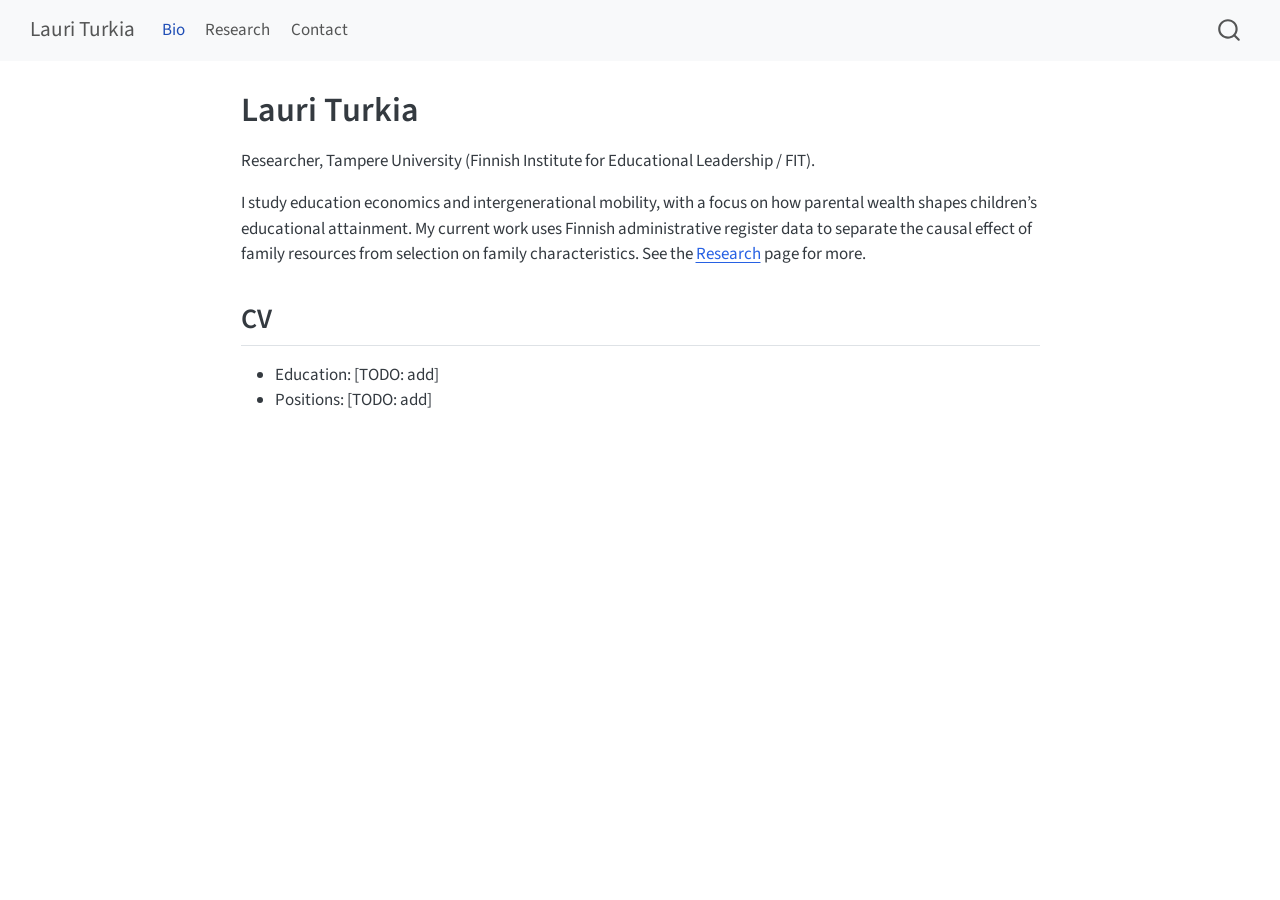
==== docs/index.html @ 12fee7b5 "Initial Quarto website scaffold: Bio, Research (WealthEdu), Contact" ====
<!DOCTYPE html>
<html xmlns="http://www.w3.org/1999/xhtml" lang="en" xml:lang="en"><head>

<meta charset="utf-8">
<meta name="generator" content="quarto-1.10.18">

<meta name="viewport" content="width=device-width, initial-scale=1.0, user-scalable=yes">


<title>Lauri Turkia</title>
<style>
/* Default styles provided by pandoc.
** See https://pandoc.org/MANUAL.html#variables-for-html for config info.
*/
span.smallcaps{font-variant: small-caps;}
div.columns{display: flex; gap: 1.5em;}
div.column{flex: auto;}
@media screen {
div.columns{gap: min(4vw, 1.5em);}
div.column{overflow-x: auto;}
}
div.hanging-indent{margin-left: 1.5em; text-indent: -1.5em;}
ul.task-list{list-style: none;}
ul.task-list li input[type="checkbox"] {
  width: 0.8em;
  margin: 0 0.8em 0.2em -1em; /* quarto-specific, see https://github.com/quarto-dev/quarto-cli/issues/4556 */ 
  vertical-align: middle;
}
</style>


<script src="site_libs/quarto-nav/quarto-nav.js"></script>
<script src="site_libs/quarto-nav/headroom.min.js"></script>
<script src="site_libs/clipboard/clipboard.min.js"></script>
<script src="site_libs/quarto-search/autocomplete.umd.js"></script>
<script src="site_libs/quarto-search/fuse.min.js"></script>
<script src="site_libs/quarto-search/quarto-search.js"></script>
<meta name="quarto:offset" content="./">
<script src="site_libs/quarto-html/quarto.js" type="module"></script>
<script src="site_libs/quarto-html/tabsets/tabsets.js" type="module"></script>
<script src="site_libs/quarto-html/popper.min.js"></script>
<script src="site_libs/quarto-html/tippy.umd.min.js"></script>
<script src="site_libs/quarto-html/anchor.min.js"></script>
<link href="site_libs/quarto-html/tippy.css" rel="stylesheet">
<link href="site_libs/quarto-html/quarto-syntax-highlighting-64a204ab8560d761af7679ceaba22944.css" rel="stylesheet" id="quarto-text-highlighting-styles">
<script src="site_libs/bootstrap/bootstrap.min.js"></script>
<link href="site_libs/bootstrap/bootstrap-icons.css" rel="stylesheet">
<link href="site_libs/bootstrap/bootstrap-445b8638c3d06994fee0907d791121c4.min.css" rel="stylesheet" append-hash="true" id="quarto-bootstrap" data-mode="light">
<script id="quarto-search-options" type="application/json">{
  "location": "navbar",
  "copy-button": false,
  "collapse-after": 3,
  "panel-placement": "end",
  "type": "overlay",
  "limit": 50,
  "keyboard-shortcut": [
    "f",
    "/",
    "s"
  ],
  "show-item-context": false,
  "language": {
    "search-no-results-text": "No results",
    "search-matching-documents-text": "matching documents",
    "search-copy-link-title": "Copy link to search",
    "search-hide-matches-text": "Hide additional matches",
    "search-more-match-text": "more match in this document",
    "search-more-matches-text": "more matches in this document",
    "search-clear-button-title": "Clear",
    "search-text-placeholder": "",
    "search-detached-cancel-button-title": "Cancel",
    "search-submit-button-title": "Submit",
    "search-label": "Search"
  }
}</script>


<link rel="stylesheet" href="styles.css">
</head>

<body class="nav-fixed fullcontent quarto-light">

<div id="quarto-search-results"></div>
  <header id="quarto-header" class="headroom fixed-top">
    <nav class="navbar navbar-expand-lg " data-bs-theme="dark">
      <div class="navbar-container container-fluid">
      <div class="navbar-brand-container mx-auto">
    <a class="navbar-brand" href="./index.html">
    <span class="navbar-title">Lauri Turkia</span>
    </a>
  </div>
            <div id="quarto-search" class="" title="Search"></div>
          <button class="navbar-toggler" type="button" data-bs-toggle="collapse" data-bs-target="#navbarCollapse" aria-controls="navbarCollapse" role="menu" aria-expanded="false" aria-label="Toggle navigation" onclick="if (window.quartoToggleHeadroom) { window.quartoToggleHeadroom(); }">
  <span class="navbar-toggler-icon"></span>
</button>
          <div class="collapse navbar-collapse" id="navbarCollapse">
            <ul class="navbar-nav navbar-nav-scroll me-auto">
  <li class="nav-item">
    <a class="nav-link active" href="./index.html" aria-current="page"> 
<span class="menu-text">Bio</span></a>
  </li>  
  <li class="nav-item">
    <a class="nav-link" href="./research.html"> 
<span class="menu-text">Research</span></a>
  </li>  
  <li class="nav-item">
    <a class="nav-link" href="./contact.html"> 
<span class="menu-text">Contact</span></a>
  </li>  
</ul>
          </div> <!-- /navcollapse -->
            <div class="quarto-navbar-tools">
</div>
      </div> <!-- /container-fluid -->
    </nav>
</header>
<!-- content -->
<div id="quarto-content" class="quarto-container page-columns page-rows-contents page-layout-article page-navbar">
<!-- sidebar -->
<!-- margin-sidebar -->
    
<!-- main -->
<main class="content" id="quarto-document-content">

<header id="title-block-header" class="quarto-title-block default">
<div class="quarto-title">
<h1 class="title">Lauri Turkia</h1>
</div>



<div class="quarto-title-meta">

    
  
    
  </div>
  


</header>


<!-- TODO: replace with real headshot -->
<p>Researcher, Tampere University (Finnish Institute for Educational Leadership / FIT).</p>
<!-- DRAFT: edit me -->
<p>I study education economics and intergenerational mobility, with a focus on how parental wealth shapes children’s educational attainment. My current work uses Finnish administrative register data to separate the causal effect of family resources from selection on family characteristics. See the <a href="./research.html">Research</a> page for more.</p>
<section id="cv" class="level2">
<h2 class="anchored" data-anchor-id="cv">CV</h2>
<ul>
<li>Education: [TODO: add]</li>
<li>Positions: [TODO: add]</li>
</ul>


</section>

</main> <!-- /main -->
<script id="quarto-html-after-body" type="application/javascript">
  window.document.addEventListener("DOMContentLoaded", function (event) {
    const icon = "";
    const anchorJS = new window.AnchorJS();
    anchorJS.options = {
      placement: 'right',
      icon: icon
    };
    anchorJS.add('.anchored');
    const isCodeAnnotation = (el) => {
      for (const clz of el.classList) {
        if (clz.startsWith('code-annotation-')) {                     
          return true;
        }
      }
      return false;
    }
    const onCopySuccess = function(e) {
      // button target
      const button = e.trigger;
      // don't keep focus
      button.blur();
      // flash "checked"
      button.classList.add('code-copy-button-checked');
      var currentTitle = button.getAttribute("title");
      button.setAttribute("title", "Copied!");
      let tooltip;
      if (window.bootstrap) {
        button.setAttribute("data-bs-toggle", "tooltip");
        button.setAttribute("data-bs-placement", "left");
        button.setAttribute("data-bs-title", "Copied!");
        tooltip = new bootstrap.Tooltip(button, 
          { trigger: "manual", 
            customClass: "code-copy-button-tooltip",
            offset: [0, -8]});
        tooltip.show();    
      }
      setTimeout(function() {
        if (tooltip) {
          tooltip.hide();
          button.removeAttribute("data-bs-title");
          button.removeAttribute("data-bs-toggle");
          button.removeAttribute("data-bs-placement");
        }
        button.setAttribute("title", currentTitle);
        button.classList.remove('code-copy-button-checked');
      }, 1000);
      // clear code selection
      e.clearSelection();
    }
    const getTextToCopy = function(trigger) {
      const outerScaffold = trigger.parentElement.cloneNode(true);
      const codeEl = outerScaffold.querySelector('code');
      for (const childEl of codeEl.children) {
        if (isCodeAnnotation(childEl)) {
          childEl.remove();
        }
      }
      return codeEl.innerText;
    }
    const clipboard = new window.ClipboardJS('.code-copy-button:not([data-in-quarto-modal])', {
      text: getTextToCopy
    });
    clipboard.on('success', onCopySuccess);
    if (window.document.getElementById('quarto-embedded-source-code-modal')) {
      const clipboardModal = new window.ClipboardJS('.code-copy-button[data-in-quarto-modal]', {
        text: getTextToCopy,
        container: window.document.getElementById('quarto-embedded-source-code-modal')
      });
      clipboardModal.on('success', onCopySuccess);
    }
      var localhostRegex = new RegExp(/^(?:http|https):\/\/localhost\:?[0-9]*\//);
      var mailtoRegex = new RegExp(/^mailto:/);
        var filterRegex = new RegExp('/' + window.location.host + '/');
      var isInternal = (href) => {
          return filterRegex.test(href) || localhostRegex.test(href) || mailtoRegex.test(href);
      }
      // Inspect non-navigation links and adorn them if external
     var links = window.document.querySelectorAll('a[href]:not(.nav-link):not(.navbar-brand):not(.toc-action):not(.sidebar-link):not(.sidebar-item-toggle):not(.pagination-link):not(.no-external):not([aria-hidden]):not(.dropdown-item):not(.quarto-navigation-tool):not(.about-link)');
      for (var i=0; i<links.length; i++) {
        const link = links[i];
        if (!isInternal(link.href)) {
          // undo the damage that might have been done by quarto-nav.js in the case of
          // links that we want to consider external
          if (link.dataset.originalHref !== undefined) {
            link.href = link.dataset.originalHref;
          }
        }
      }
    function tippyHover(el, contentFn, onTriggerFn, onUntriggerFn) {
      const config = {
        allowHTML: true,
        maxWidth: 500,
        delay: 100,
        arrow: false,
        appendTo: function(el) {
            return el.parentElement;
        },
        interactive: true,
        interactiveBorder: 10,
        theme: 'quarto',
        placement: 'bottom-start',
      };
      if (contentFn) {
        config.content = contentFn;
      }
      if (onTriggerFn) {
        config.onTrigger = onTriggerFn;
      }
      if (onUntriggerFn) {
        config.onUntrigger = onUntriggerFn;
      }
      window.tippy(el, config); 
    }
    const noterefs = window.document.querySelectorAll('a[role="doc-noteref"]');
    for (var i=0; i<noterefs.length; i++) {
      const ref = noterefs[i];
      tippyHover(ref, function() {
        // use id or data attribute instead here
        let href = ref.getAttribute('data-footnote-href') || ref.getAttribute('href');
        try { href = new URL(href).hash; } catch {}
        const id = href.replace(/^#\/?/, "");
        const note = window.document.getElementById(id);
        if (note) {
          return note.innerHTML;
        } else {
          return "";
        }
      });
    }
    const xrefs = window.document.querySelectorAll('a.quarto-xref');
    const processXRef = (id, note) => {
      // Strip column container classes
      const stripColumnClz = (el) => {
        el.classList.remove("page-full", "page-columns");
        if (el.children) {
          for (const child of el.children) {
            stripColumnClz(child);
          }
        }
      }
      stripColumnClz(note)
      if (id === null || id.startsWith('sec-')) {
        // Special case sections, only their first couple elements
        const container = document.createElement("div");
        if (note.children && note.children.length > 2) {
          container.appendChild(note.children[0].cloneNode(true));
          for (let i = 1; i < note.children.length; i++) {
            const child = note.children[i];
            if (child.tagName === "P" && child.innerText === "") {
              continue;
            } else {
              container.appendChild(child.cloneNode(true));
              break;
            }
          }
          if (window.Quarto?.typesetMath) {
            window.Quarto.typesetMath(container);
          }
          return container.innerHTML
        } else {
          if (window.Quarto?.typesetMath) {
            window.Quarto.typesetMath(note);
          }
          return note.innerHTML;
        }
      } else {
        // Remove any anchor links if they are present
        const anchorLink = note.querySelector('a.anchorjs-link');
        if (anchorLink) {
          anchorLink.remove();
        }
        if (window.Quarto?.typesetMath) {
          window.Quarto.typesetMath(note);
        }
        if (note.classList.contains("callout")) {
          return note.outerHTML;
        } else {
          return note.innerHTML;
        }
      }
    }
    for (var i=0; i<xrefs.length; i++) {
      const xref = xrefs[i];
      tippyHover(xref, undefined, function(instance) {
        instance.disable();
        let url = xref.getAttribute('href');
        let hash = undefined; 
        if (url.startsWith('#')) {
          hash = url;
        } else {
          try { hash = new URL(url).hash; } catch {}
        }
        if (hash) {
          const id = hash.replace(/^#\/?/, "");
          const note = window.document.getElementById(id);
          if (note !== null) {
            try {
              const html = processXRef(id, note.cloneNode(true));
              instance.setContent(html);
            } finally {
              instance.enable();
              instance.show();
            }
          } else {
            // See if we can fetch this
            fetch(url.split('#')[0])
            .then(res => res.text())
            .then(html => {
              const parser = new DOMParser();
              const htmlDoc = parser.parseFromString(html, "text/html");
              const note = htmlDoc.getElementById(id);
              if (note !== null) {
                const html = processXRef(id, note);
                instance.setContent(html);
              } 
            }).finally(() => {
              instance.enable();
              instance.show();
            });
          }
        } else {
          // See if we can fetch a full url (with no hash to target)
          // This is a special case and we should probably do some content thinning / targeting
          fetch(url)
          .then(res => res.text())
          .then(html => {
            const parser = new DOMParser();
            const htmlDoc = parser.parseFromString(html, "text/html");
            const note = htmlDoc.querySelector('main.content');
            if (note !== null) {
              // This should only happen for chapter cross references
              // (since there is no id in the URL)
              // remove the first header
              if (note.children.length > 0 && note.children[0].tagName === "HEADER") {
                note.children[0].remove();
              }
              const html = processXRef(null, note);
              instance.setContent(html);
            } 
          }).finally(() => {
            instance.enable();
            instance.show();
          });
        }
      }, function(instance) {
      });
    }
        let selectedAnnoteEl;
        const selectorForAnnotation = ( cell, annotation) => {
          let cellAttr = 'data-code-cell="' + cell + '"';
          let lineAttr = 'data-code-annotation="' +  annotation + '"';
          const selector = 'span[' + cellAttr + '][' + lineAttr + ']';
          return selector;
        }
        const selectCodeLines = (annoteEl) => {
          const doc = window.document;
          const targetCell = annoteEl.getAttribute("data-target-cell");
          const targetAnnotation = annoteEl.getAttribute("data-target-annotation");
          const annoteSpan = window.document.querySelector(selectorForAnnotation(targetCell, targetAnnotation));
          const lines = annoteSpan.getAttribute("data-code-lines").split(",");
          const lineIds = lines.map((line) => {
            return targetCell + "-" + line;
          })
          let top = null;
          let height = null;
          let parent = null;
          if (lineIds.length > 0) {
              //compute the position of the single el (top and bottom and make a div)
              const el = window.document.getElementById(lineIds[0]);
              top = el.offsetTop;
              height = el.offsetHeight;
              parent = el.parentElement.parentElement;
            if (lineIds.length > 1) {
              const lastEl = window.document.getElementById(lineIds[lineIds.length - 1]);
              const bottom = lastEl.offsetTop + lastEl.offsetHeight;
              height = bottom - top;
            }
            if (top !== null && height !== null && parent !== null) {
              // cook up a div (if necessary) and position it 
              let div = window.document.getElementById("code-annotation-line-highlight");
              if (div === null) {
                div = window.document.createElement("div");
                div.setAttribute("id", "code-annotation-line-highlight");
                div.style.position = 'absolute';
                parent.appendChild(div);
              }
              div.style.top = top - 2 + "px";
              div.style.height = height + 4 + "px";
              div.style.left = 0;
              let gutterDiv = window.document.getElementById("code-annotation-line-highlight-gutter");
              if (gutterDiv === null) {
                gutterDiv = window.document.createElement("div");
                gutterDiv.setAttribute("id", "code-annotation-line-highlight-gutter");
                gutterDiv.style.position = 'absolute';
                const codeCell = window.document.getElementById(targetCell);
                const gutter = codeCell.querySelector('.code-annotation-gutter');
                gutter.appendChild(gutterDiv);
              }
              gutterDiv.style.top = top - 2 + "px";
              gutterDiv.style.height = height + 4 + "px";
            }
            selectedAnnoteEl = annoteEl;
          }
        };
        const unselectCodeLines = () => {
          const elementsIds = ["code-annotation-line-highlight", "code-annotation-line-highlight-gutter"];
          elementsIds.forEach((elId) => {
            const div = window.document.getElementById(elId);
            if (div) {
              div.remove();
            }
          });
          selectedAnnoteEl = undefined;
        };
          // Handle positioning of the toggle
      window.addEventListener(
        "resize",
        throttle(() => {
          elRect = undefined;
          if (selectedAnnoteEl) {
            selectCodeLines(selectedAnnoteEl);
          }
        }, 10)
      );
      function throttle(fn, ms) {
      let throttle = false;
      let timer;
        return (...args) => {
          if(!throttle) { // first call gets through
              fn.apply(this, args);
              throttle = true;
          } else { // all the others get throttled
              if(timer) clearTimeout(timer); // cancel #2
              timer = setTimeout(() => {
                fn.apply(this, args);
                timer = throttle = false;
              }, ms);
          }
        };
      }
        // Attach click handler to the DT
        const annoteDls = window.document.querySelectorAll('dt[data-target-cell]');
        for (const annoteDlNode of annoteDls) {
          annoteDlNode.addEventListener('click', (event) => {
            const clickedEl = event.target;
            if (clickedEl !== selectedAnnoteEl) {
              unselectCodeLines();
              const activeEl = window.document.querySelector('dt[data-target-cell].code-annotation-active');
              if (activeEl) {
                activeEl.classList.remove('code-annotation-active');
              }
              selectCodeLines(clickedEl);
              clickedEl.classList.add('code-annotation-active');
            } else {
              // Unselect the line
              unselectCodeLines();
              clickedEl.classList.remove('code-annotation-active');
            }
          });
        }
    const findCites = (el) => {
      const parentEl = el.parentElement;
      if (parentEl) {
        const cites = parentEl.dataset.cites;
        if (cites) {
          return {
            el,
            cites: cites.split(' ')
          };
        } else {
          return findCites(el.parentElement)
        }
      } else {
        return undefined;
      }
    };
    var bibliorefs = window.document.querySelectorAll('a[role="doc-biblioref"]');
    for (var i=0; i<bibliorefs.length; i++) {
      const ref = bibliorefs[i];
      const citeInfo = findCites(ref);
      if (citeInfo) {
        tippyHover(citeInfo.el, function() {
          var popup = window.document.createElement('div');
          citeInfo.cites.forEach(function(cite) {
            var citeDiv = window.document.createElement('div');
            citeDiv.classList.add('hanging-indent');
            citeDiv.classList.add('csl-entry');
            var biblioDiv = window.document.getElementById('ref-' + cite);
            if (biblioDiv) {
              citeDiv.innerHTML = biblioDiv.innerHTML;
            }
            popup.appendChild(citeDiv);
          });
          return popup.innerHTML;
        });
      }
    }
  });
  </script>
</div> <!-- /content -->




</body></html>
---- docs/site_libs/quarto-html/tippy.css ----
.tippy-box[data-animation=fade][data-state=hidden]{opacity:0}[data-tippy-root]{max-width:calc(100vw - 10px)}.tippy-box{position:relative;background-color:#333;color:#fff;border-radius:4px;font-size:14px;line-height:1.4;white-space:normal;outline:0;transition-property:transform,visibility,opacity}.tippy-box[data-placement^=top]>.tippy-arrow{bottom:0}.tippy-box[data-placement^=top]>.tippy-arrow:before{bottom:-7px;left:0;border-width:8px 8px 0;border-top-color:initial;transform-origin:center top}.tippy-box[data-placement^=bottom]>.tippy-arrow{top:0}.tippy-box[data-placement^=bottom]>.tippy-arrow:before{top:-7px;left:0;border-width:0 8px 8px;border-bottom-color:initial;transform-origin:center bottom}.tippy-box[data-placement^=left]>.tippy-arrow{right:0}.tippy-box[data-placement^=left]>.tippy-arrow:before{border-width:8px 0 8px 8px;border-left-color:initial;right:-7px;transform-origin:center left}.tippy-box[data-placement^=right]>.tippy-arrow{left:0}.tippy-box[data-placement^=right]>.tippy-arrow:before{left:-7px;border-width:8px 8px 8px 0;border-right-color:initial;transform-origin:center right}.tippy-box[data-inertia][data-state=visible]{transition-timing-function:cubic-bezier(.54,1.5,.38,1.11)}.tippy-arrow{width:16px;height:16px;color:#333}.tippy-arrow:before{content:"";position:absolute;border-color:transparent;border-style:solid}.tippy-content{position:relative;padding:5px 9px;z-index:1}
---- docs/site_libs/quarto-html/quarto-syntax-highlighting-64a204ab8560d761af7679ceaba22944.css ----
/* quarto syntax highlight colors */
:root {
  --quarto-hl-ot-color: #003B4F;
  --quarto-hl-at-color: #657422;
  --quarto-hl-ss-color: #20794D;
  --quarto-hl-an-color: #5E5E5E;
  --quarto-hl-fu-color: #4758AB;
  --quarto-hl-st-color: #20794D;
  --quarto-hl-cf-color: #003B4F;
  --quarto-hl-op-color: #5E5E5E;
  --quarto-hl-er-color: #AD0000;
  --quarto-hl-bn-color: #AD0000;
  --quarto-hl-al-color: #AD0000;
  --quarto-hl-va-color: #111111;
  --quarto-hl-bu-color: inherit;
  --quarto-hl-ex-color: inherit;
  --quarto-hl-pp-color: #AD0000;
  --quarto-hl-in-color: #5E5E5E;
  --quarto-hl-vs-color: #20794D;
  --quarto-hl-wa-color: #5E5E5E;
  --quarto-hl-do-color: #5E5E5E;
  --quarto-hl-im-color: #00769E;
  --quarto-hl-ch-color: #20794D;
  --quarto-hl-dt-color: #AD0000;
  --quarto-hl-fl-color: #AD0000;
  --quarto-hl-co-color: #5E5E5E;
  --quarto-hl-cv-color: #5E5E5E;
  --quarto-hl-cn-color: #8f5902;
  --quarto-hl-sc-color: #5E5E5E;
  --quarto-hl-dv-color: #AD0000;
  --quarto-hl-kw-color: #003B4F;
}

/* other quarto variables */
:root {
  --quarto-font-monospace: SFMono-Regular, Menlo, Monaco, Consolas, "Liberation Mono", "Courier New", monospace;
}

/* syntax highlight based on Pandoc's rules */
pre > code.sourceCode > span {
  color: #003B4F;
}

code.sourceCode > span {
  color: #003B4F;
}

div.sourceCode,
div.sourceCode pre.sourceCode {
  color: #003B4F;
}

/* Normal */
code span {
  color: #003B4F;
}

/* Alert */
code span.al {
  color: #AD0000;
  font-style: inherit;
}

/* Annotation */
code span.an {
  color: #5E5E5E;
  font-style: inherit;
}

/* Attribute */
code span.at {
  color: #657422;
  font-style: inherit;
}

/* BaseN */
code span.bn {
  color: #AD0000;
  font-style: inherit;
}

/* BuiltIn */
code span.bu {
  font-style: inherit;
}

/* ControlFlow */
code span.cf {
  color: #003B4F;
  font-weight: bold;
  font-style: inherit;
}

/* Char */
code span.ch {
  color: #20794D;
  font-style: inherit;
}

/* Constant */
code span.cn {
  color: #8f5902;
  font-style: inherit;
}

/* Comment */
code span.co {
  color: #5E5E5E;
  font-style: inherit;
}

/* CommentVar */
code span.cv {
  color: #5E5E5E;
  font-style: italic;
}

/* Documentation */
code span.do {
  color: #5E5E5E;
  font-style: italic;
}

/* DataType */
code span.dt {
  color: #AD0000;
  font-style: inherit;
}

/* DecVal */
code span.dv {
  color: #AD0000;
  font-style: inherit;
}

/* Error */
code span.er {
  color: #AD0000;
  font-style: inherit;
}

/* Extension */
code span.ex {
  font-style: inherit;
}

/* Float */
code span.fl {
  color: #AD0000;
  font-style: inherit;
}

/* Function */
code span.fu {
  color: #4758AB;
  font-style: inherit;
}

/* Import */
code span.im {
  color: #00769E;
  font-style: inherit;
}

/* Information */
code span.in {
  color: #5E5E5E;
  font-style: inherit;
}

/* Keyword */
code span.kw {
  color: #003B4F;
  font-weight: bold;
  font-style: inherit;
}

/* Operator */
code span.op {
  color: #5E5E5E;
  font-style: inherit;
}

/* Other */
code span.ot {
  color: #003B4F;
  font-style: inherit;
}

/* Preprocessor */
code span.pp {
  color: #AD0000;
  font-style: inherit;
}

/* SpecialChar */
code span.sc {
  color: #5E5E5E;
  font-style: inherit;
}

/* SpecialString */
code span.ss {
  color: #20794D;
  font-style: inherit;
}

/* String */
code span.st {
  color: #20794D;
  font-style: inherit;
}

/* Variable */
code span.va {
  color: #111111;
  font-style: inherit;
}

/* VerbatimString */
code span.vs {
  color: #20794D;
  font-style: inherit;
}

/* Warning */
code span.wa {
  color: #5E5E5E;
  font-style: italic;
}

.prevent-inlining {
  content: "</";
}

/*# sourceMappingURL=9d8d5bb603a83b8298b89080a598c93b.css.map */
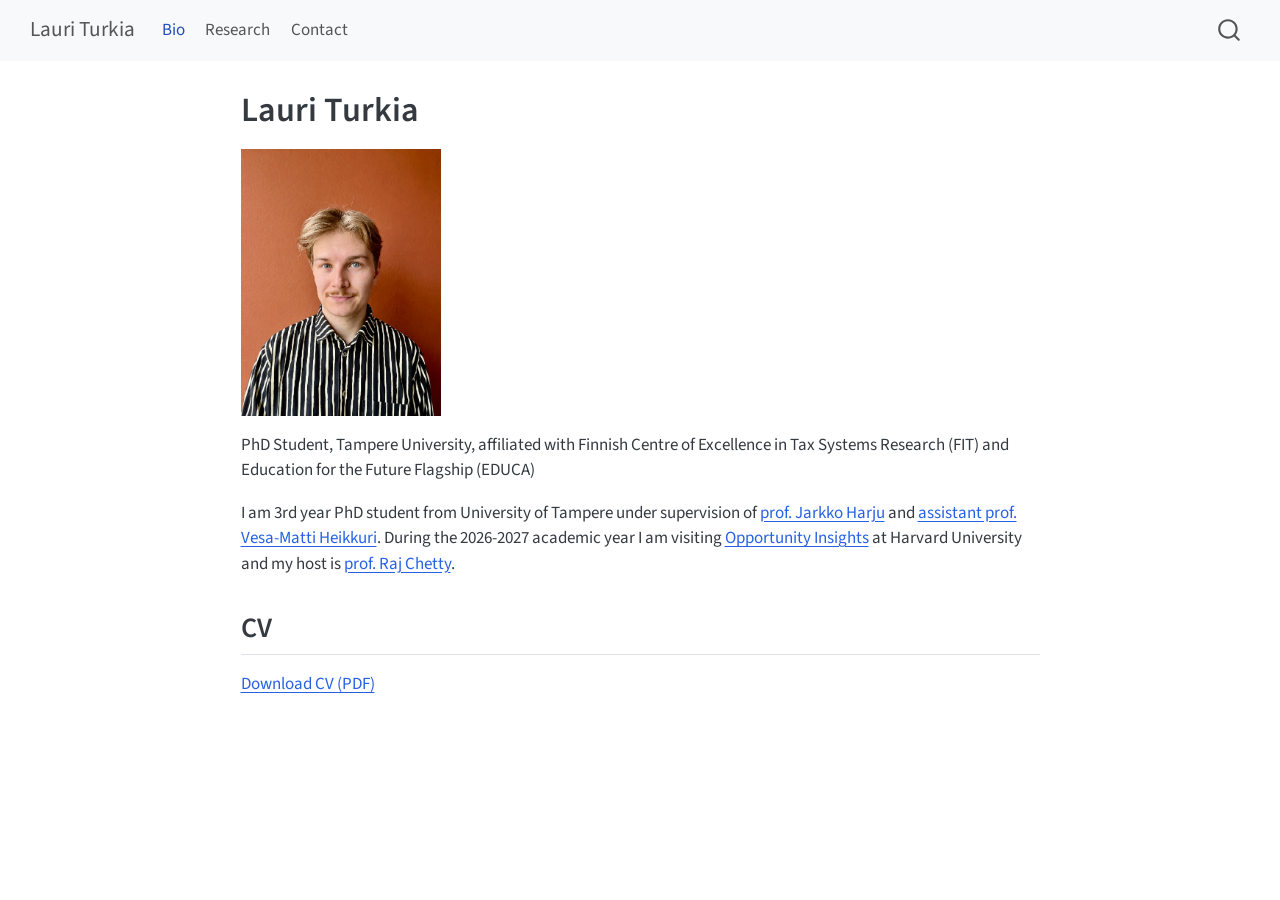
==== commit 309f6156: "Fill in bio, research, and contact content; add CV via cv submodule" ====
--- a/docs/index.html
+++ b/docs/index.html
@@ -141,16 +141,12 @@
 </header>
 
 
-<!-- TODO: replace with real headshot -->
-<p>Researcher, Tampere University (Finnish Institute for Educational Leadership / FIT).</p>
-<!-- DRAFT: edit me -->
-<p>I study education economics and intergenerational mobility, with a focus on how parental wealth shapes children’s educational attainment. My current work uses Finnish administrative register data to separate the causal effect of family resources from selection on family characteristics. See the <a href="./research.html">Research</a> page for more.</p>
+<p><img src="LauriTurkia.jpg" class="img-fluid" width="200"></p>
+<p>PhD Student, Tampere University, affiliated with Finnish Centre of Excellence in Tax Systems Research (FIT) and Education for the Future Flagship (EDUCA)</p>
+<p>I am 3rd year PhD student from University of Tampere under supervision of <a href="https://sites.google.com/view/jarkkoharju/home">prof. Jarkko Harju</a> and <a href="https://www.tuni.fi/en/people/vesa-matti-heikkuri">assistant prof. Vesa-Matti Heikkuri</a>. During the 2026-2027 academic year I am visiting <a href="https://opportunityinsights.org/">Opportunity Insights</a> at Harvard University and my host is <a href="https://rajchetty.com/">prof. Raj Chetty</a>.</p>
 <section id="cv" class="level2">
 <h2 class="anchored" data-anchor-id="cv">CV</h2>
-<ul>
-<li>Education: [TODO: add]</li>
-<li>Positions: [TODO: add]</li>
-</ul>
+<p><a href="cv.pdf">Download CV (PDF)</a></p>
 
 
 </section>
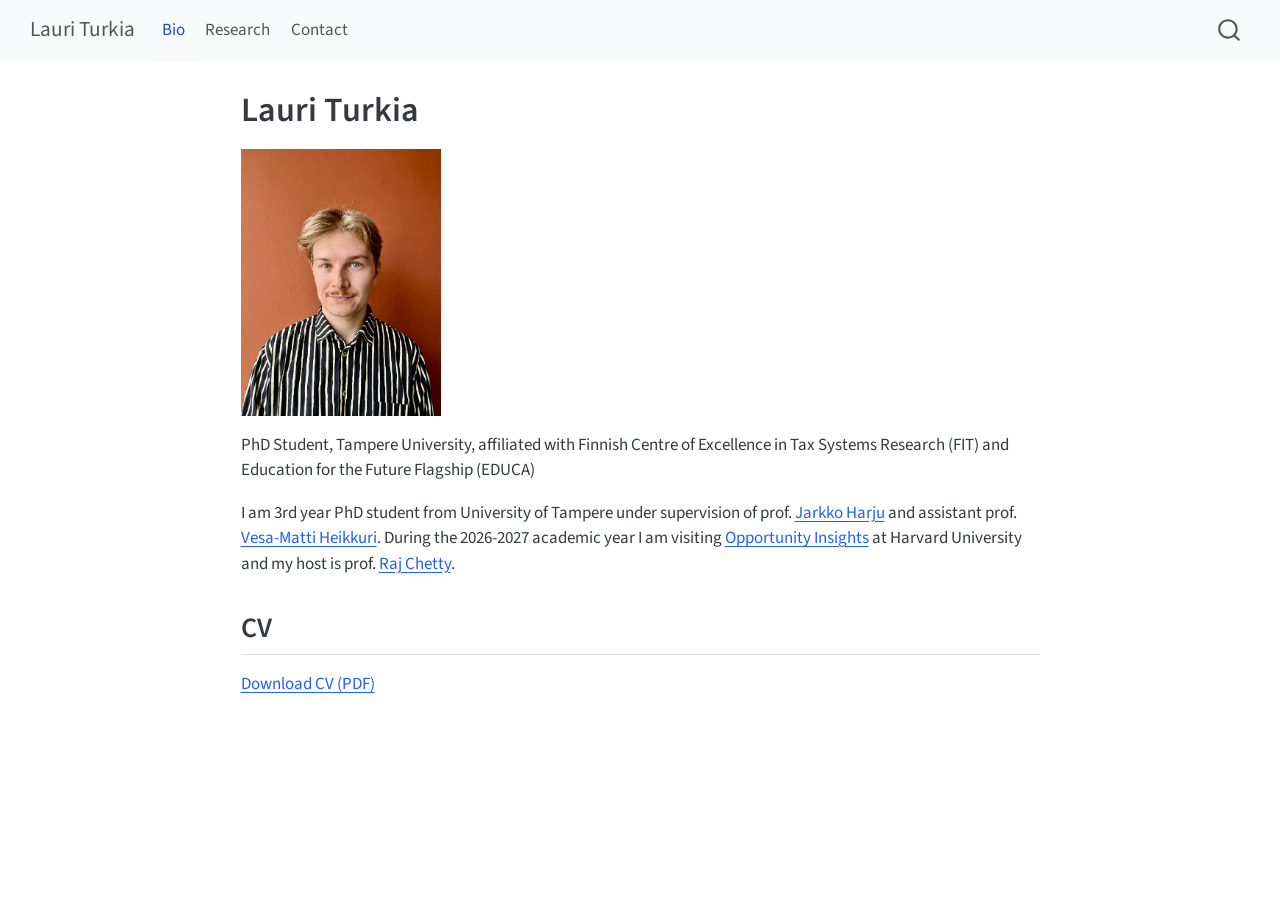
==== commit a3a67565: "Fix Heikkuri link to personal site, trim link scope to names only, simplify Contact page" ====
--- a/docs/index.html
+++ b/docs/index.html
@@ -143,7 +143,7 @@
 
 <p><img src="LauriTurkia.jpg" class="img-fluid" width="200"></p>
 <p>PhD Student, Tampere University, affiliated with Finnish Centre of Excellence in Tax Systems Research (FIT) and Education for the Future Flagship (EDUCA)</p>
-<p>I am 3rd year PhD student from University of Tampere under supervision of <a href="https://sites.google.com/view/jarkkoharju/home">prof. Jarkko Harju</a> and <a href="https://www.tuni.fi/en/people/vesa-matti-heikkuri">assistant prof. Vesa-Matti Heikkuri</a>. During the 2026-2027 academic year I am visiting <a href="https://opportunityinsights.org/">Opportunity Insights</a> at Harvard University and my host is <a href="https://rajchetty.com/">prof. Raj Chetty</a>.</p>
+<p>I am 3rd year PhD student from University of Tampere under supervision of prof. <a href="https://sites.google.com/view/jarkkoharju/home">Jarkko Harju</a> and assistant prof. <a href="https://www.vesamattiheikkuri.com">Vesa-Matti Heikkuri</a>. During the 2026-2027 academic year I am visiting <a href="https://opportunityinsights.org/">Opportunity Insights</a> at Harvard University and my host is prof. <a href="https://rajchetty.com/">Raj Chetty</a>.</p>
 <section id="cv" class="level2">
 <h2 class="anchored" data-anchor-id="cv">CV</h2>
 <p><a href="cv.pdf">Download CV (PDF)</a></p>
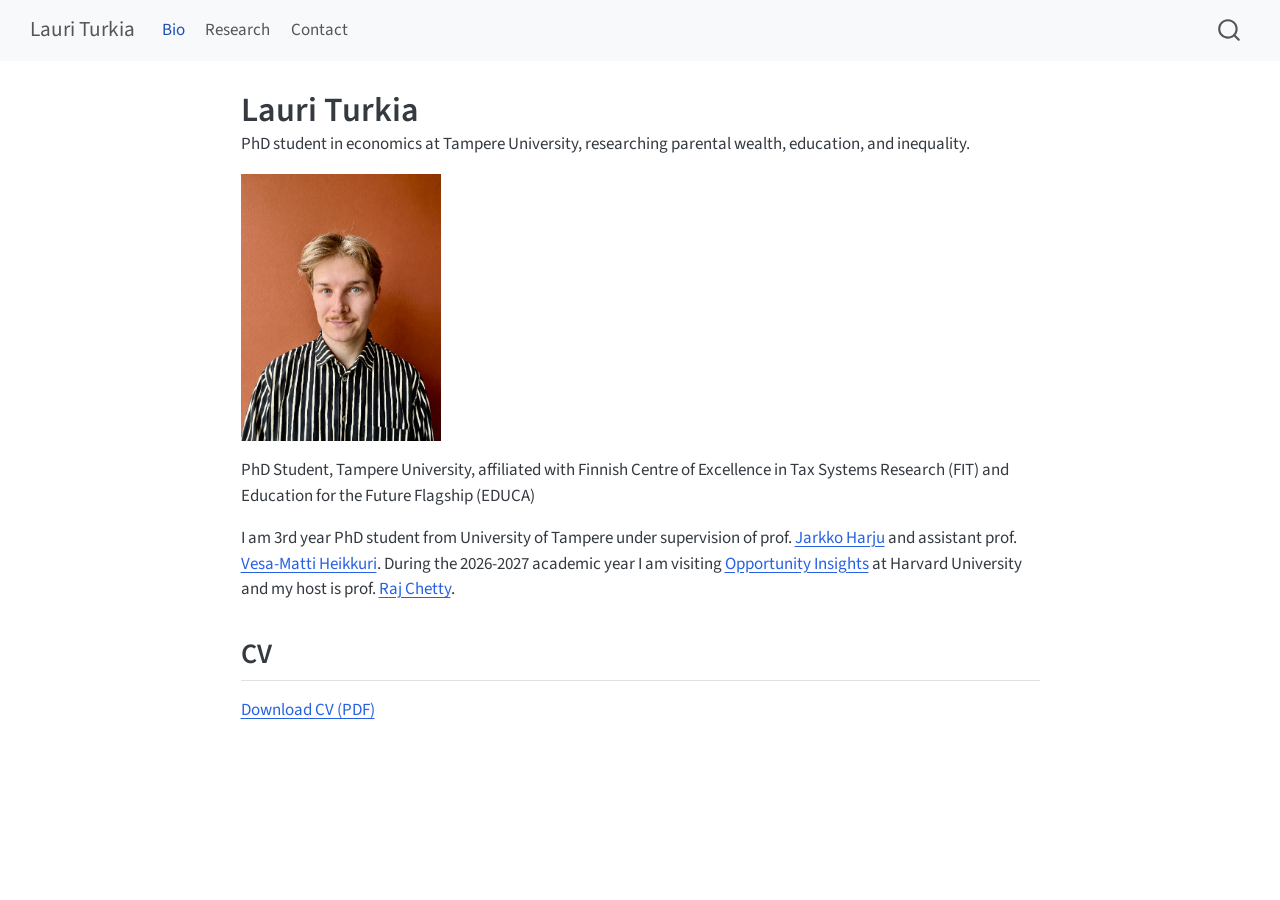
==== commit 464d7113: "Add .nojekyll to fix Pages build, add SEO metadata (descriptions, OG/Twitter cards, sitemap, robots." ====
--- a/docs/index.html
+++ b/docs/index.html
@@ -6,6 +6,7 @@
 
 <meta name="viewport" content="width=device-width, initial-scale=1.0, user-scalable=yes">
 
+<meta name="description" content="PhD student in economics at Tampere University, researching parental wealth, education, and inequality.">
 
 <title>Lauri Turkia</title>
 <style>
@@ -76,6 +77,14 @@
 
 
 <link rel="stylesheet" href="styles.css">
+<meta property="og:title" content="Lauri Turkia">
+<meta property="og:description" content="PhD student in economics at Tampere University, researching parental wealth, education, and inequality.">
+<meta property="og:image" content="https://lateziii.github.io/LauriTurkia.jpg">
+<meta property="og:site_name" content="Lauri Turkia">
+<meta name="twitter:title" content="Lauri Turkia">
+<meta name="twitter:description" content="PhD student in economics at Tampere University, researching parental wealth, education, and inequality.">
+<meta name="twitter:image" content="https://lateziii.github.io/LauriTurkia.jpg">
+<meta name="twitter:card" content="summary_large_image">
 </head>
 
 <body class="nav-fixed fullcontent quarto-light">
@@ -127,6 +136,11 @@
 <h1 class="title">Lauri Turkia</h1>
 </div>
 
+<div>
+  <div class="description">
+    PhD student in economics at Tampere University, researching parental wealth, education, and inequality.
+  </div>
+</div>
 
 
 <div class="quarto-title-meta">
@@ -225,7 +239,7 @@
     }
       var localhostRegex = new RegExp(/^(?:http|https):\/\/localhost\:?[0-9]*\//);
       var mailtoRegex = new RegExp(/^mailto:/);
-        var filterRegex = new RegExp('/' + window.location.host + '/');
+        var filterRegex = new RegExp("https:\/\/lateziii\.github\.io");
       var isInternal = (href) => {
           return filterRegex.test(href) || localhostRegex.test(href) || mailtoRegex.test(href);
       }
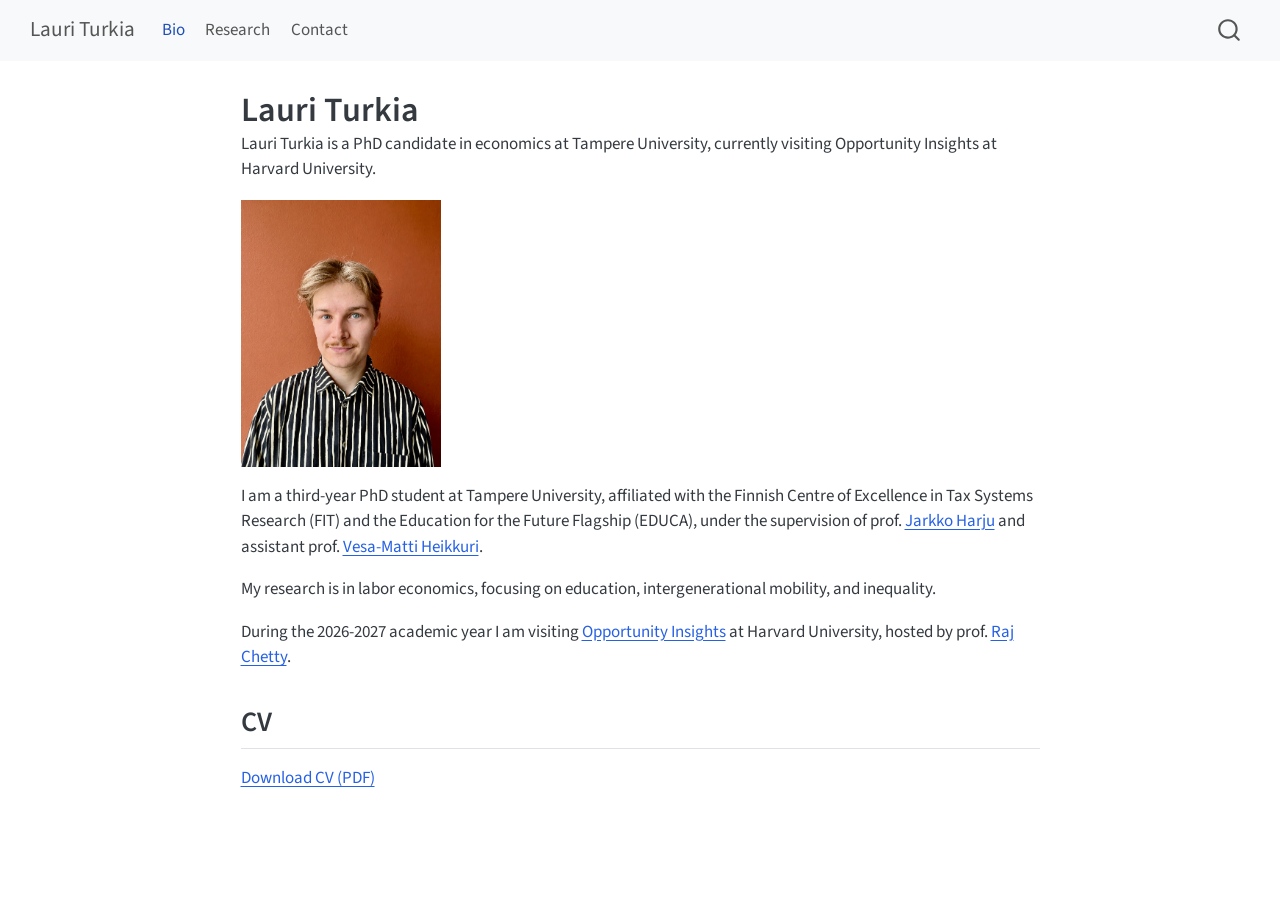
==== commit 3ed6e45b: "Rewrite bio to remove repetition, add research focus line Co-Authored-By: Claude Sonnet 5 <noreply@a" ====
--- a/docs/index.html
+++ b/docs/index.html
@@ -6,7 +6,7 @@
 
 <meta name="viewport" content="width=device-width, initial-scale=1.0, user-scalable=yes">
 
-<meta name="description" content="PhD student in economics at Tampere University, researching parental wealth, education, and inequality.">
+<meta name="description" content="Lauri Turkia is a PhD candidate in economics at Tampere University, currently visiting Opportunity Insights at Harvard University.">
 
 <title>Lauri Turkia</title>
 <style>
@@ -37,6 +37,7 @@
 <script src="site_libs/quarto-search/fuse.min.js"></script>
 <script src="site_libs/quarto-search/quarto-search.js"></script>
 <meta name="quarto:offset" content="./">
+<link href="./favicon.svg" rel="icon" type="image/svg+xml">
 <script src="site_libs/quarto-html/quarto.js" type="module"></script>
 <script src="site_libs/quarto-html/tabsets/tabsets.js" type="module"></script>
 <script src="site_libs/quarto-html/popper.min.js"></script>
@@ -74,15 +75,16 @@
     "search-label": "Search"
   }
 }</script>
+<meta name="google-site-verification" content="ysDZIbPAjcuMIxmdRklNIDM61VozTnlJfnB-rKzfzew">
 
 
 <link rel="stylesheet" href="styles.css">
 <meta property="og:title" content="Lauri Turkia">
-<meta property="og:description" content="PhD student in economics at Tampere University, researching parental wealth, education, and inequality.">
+<meta property="og:description" content="Lauri Turkia is a PhD candidate in economics at Tampere University, currently visiting Opportunity Insights at Harvard University.">
 <meta property="og:image" content="https://lateziii.github.io/LauriTurkia.jpg">
 <meta property="og:site_name" content="Lauri Turkia">
 <meta name="twitter:title" content="Lauri Turkia">
-<meta name="twitter:description" content="PhD student in economics at Tampere University, researching parental wealth, education, and inequality.">
+<meta name="twitter:description" content="Lauri Turkia is a PhD candidate in economics at Tampere University, currently visiting Opportunity Insights at Harvard University.">
 <meta name="twitter:image" content="https://lateziii.github.io/LauriTurkia.jpg">
 <meta name="twitter:card" content="summary_large_image">
 </head>
@@ -138,7 +140,7 @@
 
 <div>
   <div class="description">
-    PhD student in economics at Tampere University, researching parental wealth, education, and inequality.
+    Lauri Turkia is a PhD candidate in economics at Tampere University, currently visiting Opportunity Insights at Harvard University.
   </div>
 </div>
 
@@ -156,8 +158,9 @@
 
 
 <p><img src="LauriTurkia.jpg" class="img-fluid" width="200"></p>
-<p>PhD Student, Tampere University, affiliated with Finnish Centre of Excellence in Tax Systems Research (FIT) and Education for the Future Flagship (EDUCA)</p>
-<p>I am 3rd year PhD student from University of Tampere under supervision of prof. <a href="https://sites.google.com/view/jarkkoharju/home">Jarkko Harju</a> and assistant prof. <a href="https://www.vesamattiheikkuri.com">Vesa-Matti Heikkuri</a>. During the 2026-2027 academic year I am visiting <a href="https://opportunityinsights.org/">Opportunity Insights</a> at Harvard University and my host is prof. <a href="https://rajchetty.com/">Raj Chetty</a>.</p>
+<p>I am a third-year PhD student at Tampere University, affiliated with the Finnish Centre of Excellence in Tax Systems Research (FIT) and the Education for the Future Flagship (EDUCA), under the supervision of prof. <a href="https://sites.google.com/view/jarkkoharju/home">Jarkko Harju</a> and assistant prof. <a href="https://www.vesamattiheikkuri.com">Vesa-Matti Heikkuri</a>.</p>
+<p>My research is in labor economics, focusing on education, intergenerational mobility, and inequality.</p>
+<p>During the 2026-2027 academic year I am visiting <a href="https://opportunityinsights.org/">Opportunity Insights</a> at Harvard University, hosted by prof. <a href="https://rajchetty.com/">Raj Chetty</a>.</p>
 <section id="cv" class="level2">
 <h2 class="anchored" data-anchor-id="cv">CV</h2>
 <p><a href="cv.pdf">Download CV (PDF)</a></p>
